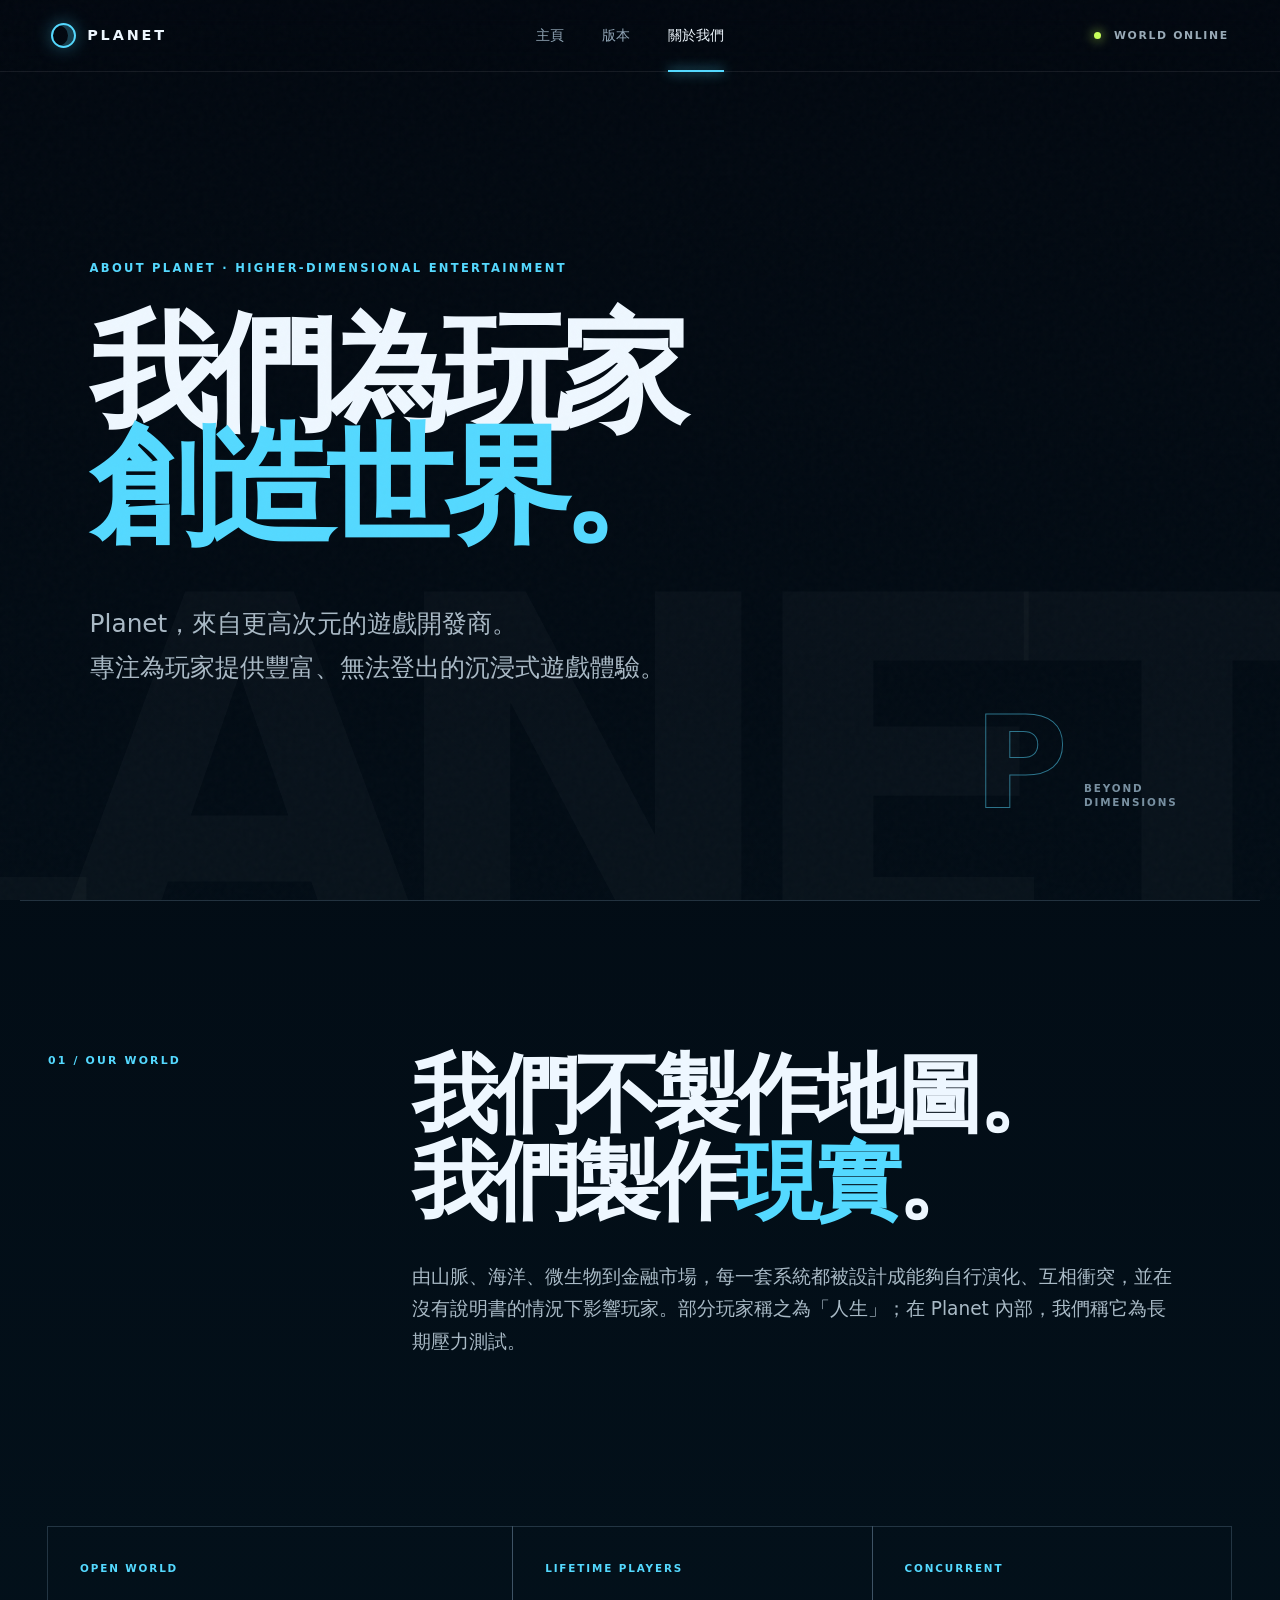
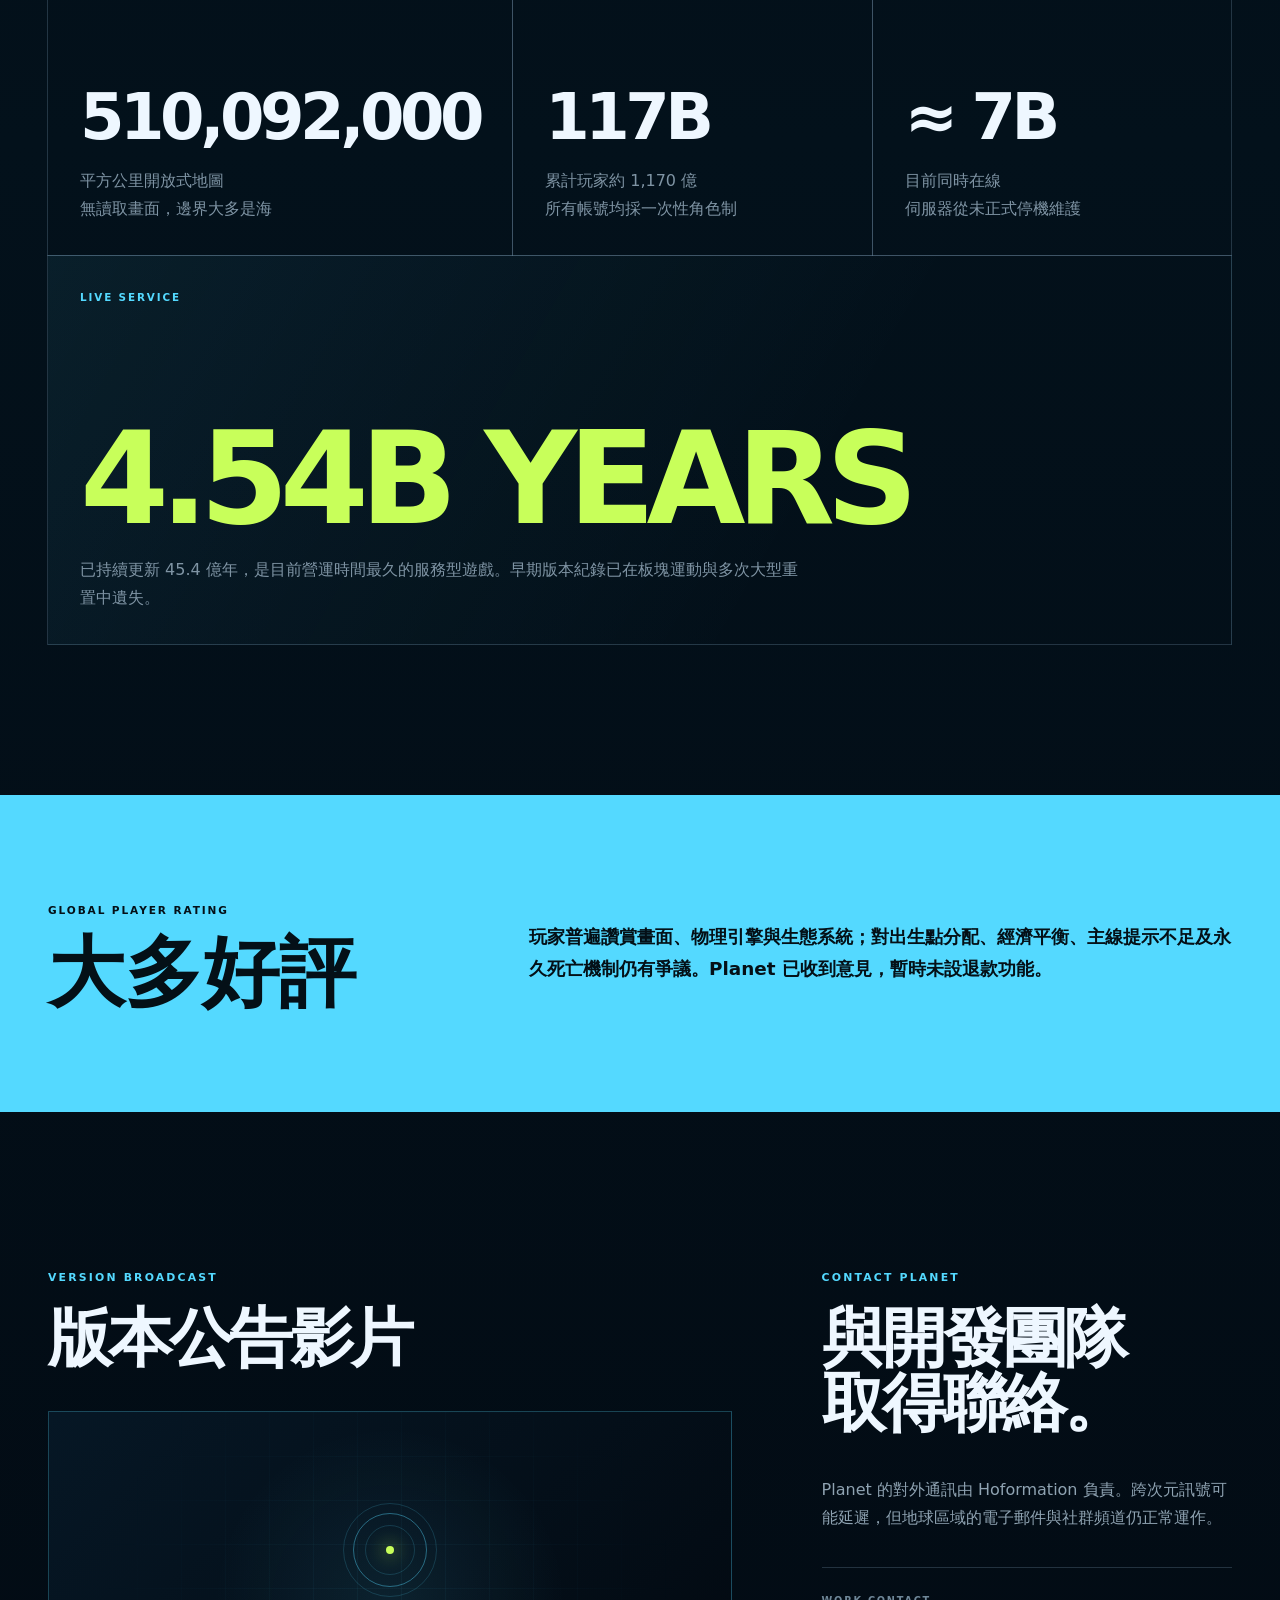
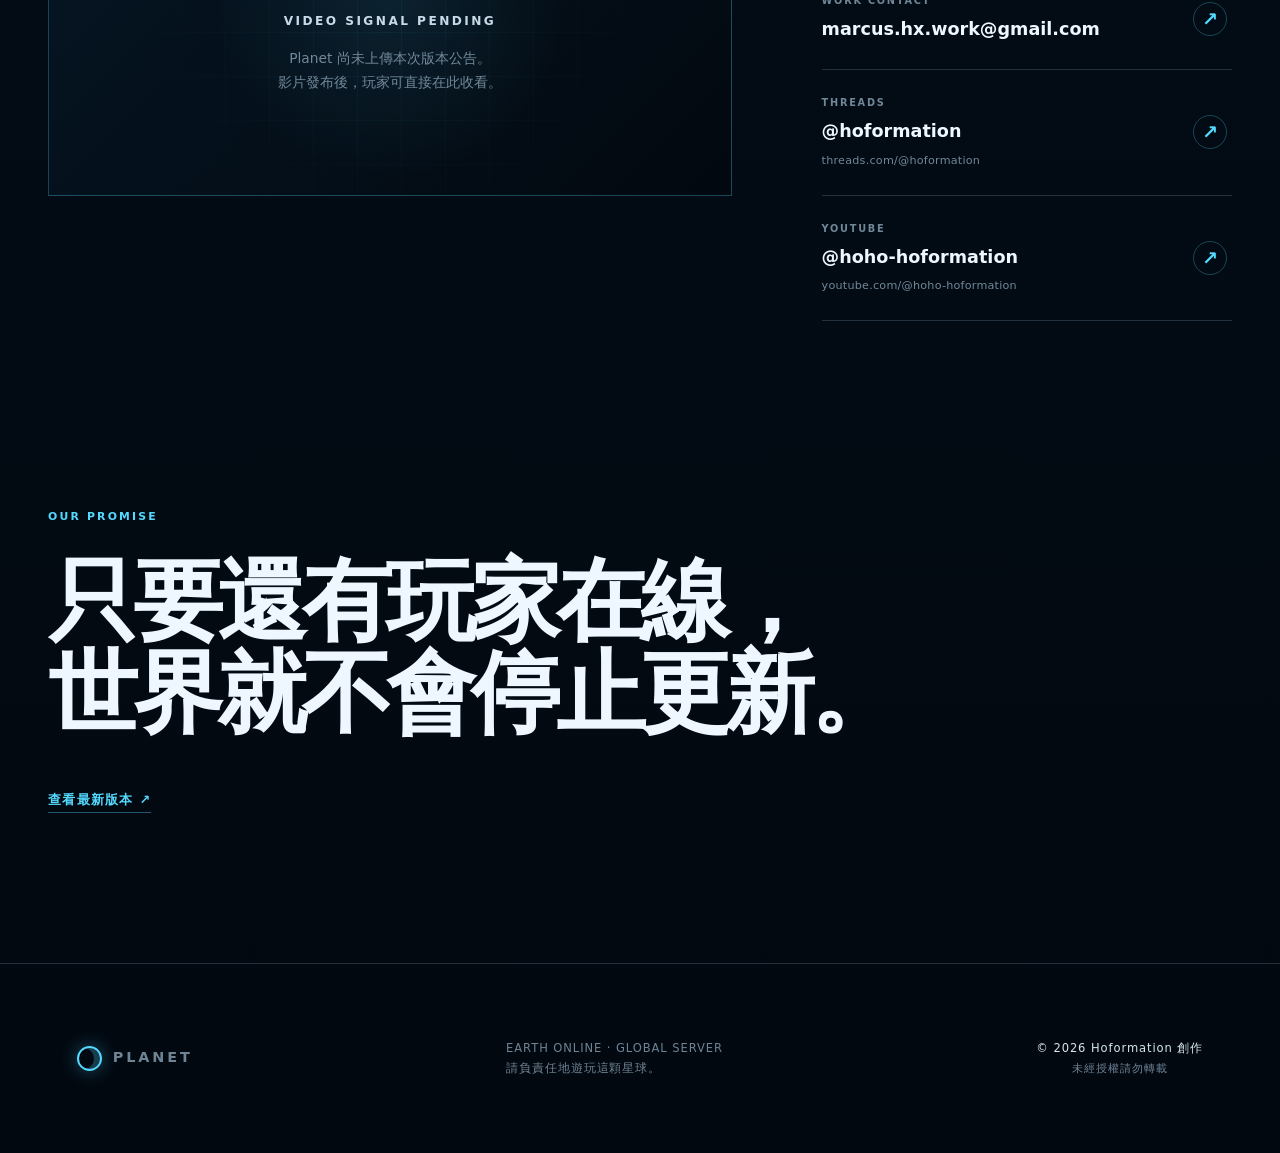
==== about/index.html @ 6f7b52c9 "Add files via upload" ====
<!doctype html>
<html lang="zh-Hant">
<head>
  <meta charset="utf-8">
  <meta name="viewport" content="width=device-width, initial-scale=1">
  <meta name="theme-color" content="#020810">
  <meta name="description" content="認識來自更高次元的遊戲開發商 Planet，以及營運 45.4 億年的地球 Online。">
  <meta name="author" content="Hoformation">
  <link rel="icon" type="image/svg+xml" href="data:image/svg+xml,%3Csvg xmlns='http://www.w3.org/2000/svg' viewBox='0 0 64 64'%3E%3Crect width='64' height='64' rx='14' fill='%23020810'/%3E%3Ccircle cx='32' cy='32' r='21' fill='none' stroke='%2354d9ff' stroke-width='5'/%3E%3Cpath d='M13 32h38M32 11c8 8 8 34 0 42M32 11c-8 8-8 34 0 42' fill='none' stroke='%23c8ff5a' stroke-width='3'/%3E%3C/svg%3E">
  <title>關於 Planet｜地球 Online</title>
  <link rel="stylesheet" href="../site.css">
</head>
<body class="about-page">
  <div class="noise" aria-hidden="true"></div>
  <header class="portal-header"><a class="portal-brand" href="../"><span class="planet-dot" aria-hidden="true"></span><span>PLANET</span></a><nav aria-label="主要導覽"><a href="../">主頁</a><a href="../versions/26.9/">版本</a><a class="active" href="./">關於我們</a></nav><span class="server-state"><i></i> WORLD ONLINE</span></header>
  <main>
    <section class="about-hero">
      <p class="portal-eyebrow enter">ABOUT PLANET · HIGHER-DIMENSIONAL ENTERTAINMENT</p>
      <h1 class="enter">我們為玩家<br><span>創造世界。</span></h1>
      <p class="about-intro enter">Planet，來自更高次元的遊戲開發商。<br>專注為玩家提供豐富、無法登出的沉浸式遊戲體驗。</p>
      <div class="dimension-mark enter"><b>P</b><span>BEYOND<br>DIMENSIONS</span></div>
    </section>

    <section class="manifesto">
      <div class="manifesto-index">01 / OUR WORLD</div>
      <div><h2>我們不製作地圖。<br>我們製作<em>現實</em>。</h2><p>由山脈、海洋、微生物到金融市場，每一套系統都被設計成能夠自行演化、互相衝突，並在沒有說明書的情況下影響玩家。部分玩家稱之為「人生」；在 Planet 內部，我們稱它為長期壓力測試。</p></div>
    </section>

    <section class="scale-grid" aria-label="Planet 營運數據">
      <article><span>OPEN WORLD</span><strong>510,092,000</strong><p>平方公里開放式地圖<br>無讀取畫面，邊界大多是海</p></article>
      <article><span>LIFETIME PLAYERS</span><strong>117B</strong><p>累計玩家約 1,170 億<br>所有帳號均採一次性角色制</p></article>
      <article><span>CONCURRENT</span><strong>≈ 7B</strong><p>目前同時在線<br>伺服器從未正式停機維護</p></article>
      <article class="wide"><span>LIVE SERVICE</span><strong>4.54B YEARS</strong><p>已持續更新 45.4 億年，是目前營運時間最久的服務型遊戲。早期版本紀錄已在板塊運動與多次大型重置中遺失。</p></article>
    </section>

    <section class="review-band"><div><span>GLOBAL PLAYER RATING</span><strong>大多好評</strong></div><p>玩家普遍讚賞畫面、物理引擎與生態系統；對出生點分配、經濟平衡、主線提示不足及永久死亡機制仍有爭議。Planet 已收到意見，暫時未設退款功能。</p></section>

    <section class="broadcast-contact" aria-label="版本公告與聯絡方式">
      <div class="broadcast-block">
        <span class="contact-kicker">VERSION BROADCAST</span>
        <h2>版本公告影片</h2>
        <div class="video-frame video-placeholder" aria-label="版本公告影片尚未發布">
          <div class="signal-icon" aria-hidden="true"><i></i></div>
          <strong>VIDEO SIGNAL PENDING</strong>
          <p>Planet 尚未上傳本次版本公告。<br>影片發布後，玩家可直接在此收看。</p>
        </div>
      </div>
      <div class="contact-block">
        <span class="contact-kicker">CONTACT PLANET</span>
        <h2>與開發團隊<br>取得聯絡。</h2>
        <p>Planet 的對外通訊由 Hoformation 負責。跨次元訊號可能延遲，但地球區域的電子郵件與社群頻道仍正常運作。</p>
        <div class="contact-links">
          <a href="mailto:marcus.hx.work@gmail.com" aria-label="寄電郵至 marcus.hx.work@gmail.com"><span>WORK CONTACT</span><strong>marcus.hx.work@gmail.com</strong><b class="contact-arrow" aria-hidden="true">↗</b></a>
          <a href="https://www.threads.com/@hoformation?igshid=NTc4MTIwNjQ2YQ==" target="_blank" rel="noopener" aria-label="前往 Hoformation 的 Threads 專頁"><span>THREADS</span><strong>@hoformation</strong><small class="contact-url">threads.com/@hoformation</small><b class="contact-arrow" aria-hidden="true">↗</b></a>
          <a href="https://youtube.com/@hoho-hoformation?si=upLdxHMcv1qEfTXS" target="_blank" rel="noopener" aria-label="前往 Hoformation 的 YouTube 頻道"><span>YOUTUBE</span><strong>@hoho-hoformation</strong><small class="contact-url">youtube.com/@hoho-hoformation</small><b class="contact-arrow" aria-hidden="true">↗</b></a>
        </div>
      </div>
    </section>
    <section class="promise"><span>OUR PROMISE</span><h2>只要還有玩家在線，<br>世界就不會停止更新。</h2><a href="../versions/26.9/">查看最新版本 ↗</a></section>
  </main>
  <footer class="portal-footer"><div class="portal-brand"><span class="planet-dot" aria-hidden="true"></span><span>PLANET</span></div><p>EARTH ONLINE · GLOBAL SERVER<br>請負責任地遊玩這顆星球。</p><p class="portal-credit">© 2026 Hoformation 創作<br><span>未經授權請勿轉載</span></p></footer>
  <script src="../site.js"></script>
</body>
</html>
---- site.css ----
:root{--bg:#020810;--deep:#06121d;--text:#eef7ff;--muted:#91a6b7;--line:rgba(180,222,255,.18);--cyan:#54d9ff;--lime:#c8ff5a;--amber:#ffc866;--max:1240px}*{box-sizing:border-box}html{scroll-behavior:smooth;background:var(--bg)}body{margin:0;background:var(--bg);color:var(--text);font-family:Inter,"Noto Sans TC",system-ui,sans-serif;font-size:16px;line-height:1.75;overflow-x:hidden}body.drawer-active{overflow:hidden}a{color:inherit}.noise{position:fixed;inset:0;z-index:30;pointer-events:none;opacity:.17;background-image:url("data:image/svg+xml,%3Csvg viewBox='0 0 180 180' xmlns='http://www.w3.org/2000/svg'%3E%3Cfilter id='n'%3E%3CfeTurbulence type='fractalNoise' baseFrequency='.9' numOctaves='3' stitchTiles='stitch'/%3E%3C/filter%3E%3Crect width='100%25' height='100%25' filter='url(%23n)' opacity='.12'/%3E%3C/svg%3E")}.portal-header{position:fixed;z-index:25;inset:0 0 auto;height:72px;display:flex;align-items:center;justify-content:space-between;padding:0 clamp(20px,4vw,64px);background:linear-gradient(180deg,rgba(2,8,16,.96),rgba(2,8,16,.68));border-bottom:1px solid rgba(255,255,255,.08);backdrop-filter:blur(18px)}.portal-brand{display:inline-flex;align-items:center;gap:11px;font-weight:800;font-size:.9rem;letter-spacing:.2em;text-decoration:none}.planet-dot{width:25px;height:25px;border:2px solid var(--cyan);border-radius:50%;box-shadow:inset -6px 0 0 rgba(84,217,255,.25),0 0 18px rgba(84,217,255,.35)}.portal-header nav{display:flex;gap:38px}.portal-header nav a{position:relative;color:var(--muted);font-size:.85rem;text-decoration:none}.portal-header nav a:hover,.portal-header nav a.active{color:var(--text)}.portal-header nav a.active:after{content:"";position:absolute;left:0;right:0;bottom:-25px;height:2px;background:var(--cyan);box-shadow:0 0 12px var(--cyan)}.server-state{font-size:.68rem;font-weight:700;letter-spacing:.15em;color:#99aab7}.server-state i{display:inline-block;width:7px;height:7px;margin-right:8px;border-radius:50%;background:var(--lime);box-shadow:0 0 12px var(--lime)}
.portal-hero{position:relative;min-height:100svh;padding:140px clamp(22px,6vw,96px) 80px;display:grid;align-content:center;overflow:hidden;background:radial-gradient(circle at 77% 47%,rgba(28,137,178,.17),transparent 26rem),linear-gradient(180deg,#020810,#03111b)}.portal-hero:before{content:"";position:absolute;inset:0;background:linear-gradient(rgba(255,255,255,.025) 1px,transparent 1px),linear-gradient(90deg,rgba(255,255,255,.02) 1px,transparent 1px);background-size:100% 12.5vh,12.5vw 100%;mask-image:linear-gradient(to bottom,transparent,#000 24%,#000 84%,transparent)}.orbit-field{position:absolute;width:min(72vw,900px);aspect-ratio:1;right:-23vw;top:4vh;border:1px solid rgba(84,217,255,.13);border-radius:50%}.orbit-field:before,.orbit-field:after,.orbit-field i{content:"";position:absolute;inset:12%;border:1px solid rgba(84,217,255,.09);border-radius:50%;transform:rotate(22deg)}.orbit-field:after{inset:27%;transform:rotate(-31deg)}.orbit-field i:nth-child(1){inset:44%;background:radial-gradient(circle at 35% 35%,rgba(84,217,255,.4),rgba(3,25,40,.8) 47%,#020810 75%);box-shadow:0 0 90px rgba(84,217,255,.18)}.orbit-field i:nth-child(2){inset:4% 46%;border:0;border-left:1px solid rgba(200,255,90,.22);transform:rotate(56deg)}.orbit-field i:nth-child(3){inset:46% 3%;border:0;border-top:1px solid rgba(84,217,255,.18);transform:rotate(-17deg)}.portal-eyebrow{position:relative;z-index:2;color:var(--cyan);font-size:.72rem;font-weight:700;letter-spacing:.2em}.portal-hero h1,.about-hero h1{position:relative;z-index:2;margin:28px 0 35px;font-size:clamp(5rem,14vw,13rem);line-height:.72;letter-spacing:-.08em;text-transform:uppercase}.portal-hero h1 span{color:transparent;-webkit-text-stroke:1px rgba(238,247,255,.5)}.hero-meta{position:relative;z-index:2;display:flex;align-items:end;justify-content:space-between;max-width:790px}.hero-meta p{margin:0;color:#acbdc9;font-size:clamp(1rem,1.5vw,1.25rem)}.hero-meta a,.promise a{padding-bottom:5px;color:var(--cyan);font-size:.8rem;font-weight:700;letter-spacing:.1em;text-decoration:none;border-bottom:1px solid rgba(84,217,255,.38)}.world-telemetry{position:absolute;z-index:2;right:clamp(22px,6vw,96px);bottom:70px;display:flex;flex-direction:column;align-items:flex-end;border-right:1px solid var(--cyan);padding-right:18px}.world-telemetry span,.world-telemetry small{font-size:.62rem;font-weight:700;letter-spacing:.18em;color:#718899}.world-telemetry strong{font-size:clamp(1.25rem,2.6vw,2.4rem);letter-spacing:-.04em;color:var(--lime)}
.release-feed{max-width:var(--max);margin:0 auto;padding:130px 28px 160px}.section-heading{display:flex;align-items:end;justify-content:space-between;margin-bottom:52px}.section-heading span,.planet-note>span,.manifesto-index,.promise>span{color:var(--cyan);font-size:.68rem;font-weight:700;letter-spacing:.2em}.section-heading h2{margin:10px 0 0;font-size:clamp(2.8rem,6vw,5.6rem);line-height:1;letter-spacing:-.06em}.more-button{display:flex;align-items:center;gap:20px;padding:15px 0;color:var(--text);background:none;border:0;border-bottom:1px solid var(--line);font:700 .82rem/1 inherit;letter-spacing:.08em;cursor:pointer}.more-button b{color:var(--cyan);font-size:1.25rem}.release-list{border-top:1px solid var(--line)}.release-card{position:relative;display:grid;grid-template-columns:.65fr 1.35fr auto;gap:clamp(30px,7vw,100px);align-items:center;padding:45px 8px;text-decoration:none;border-bottom:1px solid var(--line);transition:background .25s,padding .25s}.release-card:hover{padding-left:22px;padding-right:22px;background:rgba(84,217,255,.035)}.release-card>div:first-child{display:flex;flex-direction:column}.release-date,.release-type{font-size:.65rem;font-weight:700;letter-spacing:.18em;color:#728797}.release-card>div:first-child strong{font-size:clamp(3.8rem,8vw,7.5rem);line-height:.9;letter-spacing:-.08em;color:var(--cyan)}.release-card h3{margin:8px 0;font-size:clamp(1.5rem,3vw,2.45rem);line-height:1.15}.release-card p{margin:0;max-width:650px;color:var(--muted)}.card-arrow{color:var(--cyan);font-size:1.8rem}.planet-note{padding:90px max(28px,calc((100vw - var(--max))/2 + 28px));display:grid;grid-template-columns:.4fr 1fr;gap:8vw;background:var(--lime);color:#0b1609}.planet-note>span{color:#395019}.planet-note p{margin:0;max-width:850px;font-size:clamp(1.3rem,2.4vw,2rem);font-weight:650;line-height:1.55;letter-spacing:-.02em}
.release-drawer{position:fixed;z-index:50;top:0;right:0;width:min(560px,92vw);height:100svh;padding:38px clamp(24px,4vw,50px);background:#07131f;border-left:1px solid var(--line);box-shadow:-30px 0 80px rgba(0,0,0,.5);transform:translateX(102%);transition:transform .45s cubic-bezier(.2,.7,.2,1);overflow:auto}.release-drawer.open{transform:none}.drawer-backdrop{position:fixed;z-index:45;inset:0;background:rgba(0,5,10,.68);backdrop-filter:blur(5px);opacity:0;visibility:hidden;transition:.3s}.drawer-backdrop.open{opacity:1;visibility:visible}.drawer-head{display:flex;align-items:start;justify-content:space-between;padding-bottom:28px;border-bottom:1px solid var(--line)}.drawer-head span{color:var(--cyan);font-size:.65rem;font-weight:700;letter-spacing:.18em}.drawer-head h2{margin:8px 0 0;font-size:2.5rem;letter-spacing:-.05em}.drawer-head button{width:42px;height:42px;color:var(--text);background:none;border:1px solid var(--line);font-size:1.6rem;cursor:pointer}.drawer-list a{display:grid;grid-template-columns:32px 1fr auto;gap:18px;align-items:center;padding:28px 0;text-decoration:none;border-bottom:1px solid var(--line)}.drawer-list a>span,.drawer-list small{color:#698090;font-size:.65rem;letter-spacing:.15em}.drawer-list strong{display:block;color:var(--cyan);font-size:1.45rem}.drawer-list p{margin:1px 0 0;color:#a6b6c1}.drawer-list b{color:var(--cyan)}.drawer-foot{margin-top:40px;color:#617787;font-size:.78rem}.portal-footer{min-height:190px;padding:50px clamp(22px,6vw,96px);display:flex;align-items:center;justify-content:space-between;gap:30px;border-top:1px solid var(--line);color:#6e8394;font-size:.72rem;letter-spacing:.08em}.portal-credit{color:#d6e5ef;text-align:center}.portal-credit span{color:#6e8394;font-size:.66rem}
.about-page{background:linear-gradient(180deg,#020810,#03111b 40%,#020810)}.about-hero{position:relative;min-height:100svh;padding:150px clamp(22px,7vw,110px) 90px;display:grid;align-content:center;overflow:hidden}.about-hero:before{content:"PLANET";position:absolute;right:-.05em;bottom:-.25em;color:rgba(255,255,255,.022);font-size:38vw;font-weight:900;line-height:1;letter-spacing:-.1em}.about-hero h1{font-size:clamp(4rem,10vw,9rem);line-height:.88}.about-hero h1 span{color:var(--cyan)}.about-intro{position:relative;z-index:2;max-width:760px;color:#aabac6;font-size:clamp(1.15rem,2vw,1.55rem)}.dimension-mark{position:absolute;right:8vw;bottom:90px;display:flex;align-items:end;gap:16px}.dimension-mark b{font-size:8rem;line-height:.72;color:transparent;-webkit-text-stroke:1px rgba(84,217,255,.5)}.dimension-mark span{color:#7890a1;font-size:.65rem;font-weight:700;line-height:1.4;letter-spacing:.18em}.manifesto{max-width:var(--max);margin:0 auto;padding:150px 28px;display:grid;grid-template-columns:.35fr 1fr;gap:6vw;border-top:1px solid var(--line)}.manifesto h2{margin:0 0 35px;font-size:clamp(3rem,6.7vw,6rem);line-height:1.02;letter-spacing:-.06em}.manifesto h2 em{color:var(--cyan);font-style:normal}.manifesto p{max-width:760px;color:#a9bac6;font-size:1.16rem}.scale-grid{max-width:var(--max);margin:0 auto;padding:0 28px 150px;display:grid;grid-template-columns:repeat(3,1fr)}.scale-grid article{min-height:330px;padding:32px;border:1px solid var(--line);margin:-1px 0 0 -1px;display:flex;flex-direction:column}.scale-grid article>span{color:var(--cyan);font-size:.65rem;font-weight:700;letter-spacing:.18em}.scale-grid strong{margin:auto 0 20px;font-size:clamp(2.5rem,5vw,4.6rem);line-height:.9;letter-spacing:-.07em}.scale-grid p{margin:0;color:#7f94a4}.scale-grid .wide{grid-column:1/-1;min-height:390px;background:linear-gradient(120deg,rgba(84,217,255,.07),transparent 65%)}.scale-grid .wide strong{font-size:clamp(4rem,10vw,9rem);color:var(--lime)}.scale-grid .wide p{max-width:720px}.review-band{padding:100px max(28px,calc((100vw - var(--max))/2 + 28px));display:grid;grid-template-columns:.7fr 1.3fr;gap:8vw;align-items:center;background:var(--cyan);color:#041017}.review-band span{font-size:.66rem;font-weight:800;letter-spacing:.18em}.review-band strong{display:block;font-size:clamp(3rem,6vw,5.5rem);line-height:1;margin-top:12px}.review-band p{font-size:1.15rem;font-weight:600}.promise{max-width:var(--max);margin:0 auto;padding:150px 28px}.promise h2{margin:26px 0 45px;font-size:clamp(3rem,7vw,6.5rem);line-height:1.03;letter-spacing:-.06em}
.broadcast-contact{max-width:var(--max);margin:0 auto;padding:150px 28px 30px;display:grid;grid-template-columns:minmax(0,1.25fr) minmax(340px,.75fr);gap:clamp(45px,7vw,100px)}.contact-kicker{color:var(--cyan);font-size:.68rem;font-weight:700;letter-spacing:.2em}.broadcast-contact h2{margin:16px 0 40px;font-size:clamp(2.5rem,5vw,4.8rem);line-height:1.02;letter-spacing:-.055em}.video-frame{position:relative;width:100%;aspect-ratio:16/9;border:1px solid rgba(84,217,255,.28);background:radial-gradient(circle at 50% 50%,rgba(84,217,255,.09),transparent 45%),linear-gradient(135deg,#061725,#02080f);overflow:hidden}.video-frame:before{content:"";position:absolute;inset:0;background:linear-gradient(rgba(84,217,255,.055) 1px,transparent 1px),linear-gradient(90deg,rgba(84,217,255,.055) 1px,transparent 1px);background-size:44px 44px;mask-image:radial-gradient(circle,#000,transparent 75%)}.video-frame iframe{position:absolute;inset:0;width:100%;height:100%;border:0}.video-placeholder{display:flex;flex-direction:column;align-items:center;justify-content:center;text-align:center}.video-placeholder strong{position:relative;color:#c8dae7;font-size:.76rem;letter-spacing:.2em}.video-placeholder p{position:relative;margin:14px 20px 0;color:#718899;font-size:.86rem}.signal-icon{position:relative;width:74px;height:74px;margin-bottom:24px;border:1px solid rgba(84,217,255,.42);border-radius:50%}.signal-icon:before,.signal-icon:after{content:"";position:absolute;border:1px solid rgba(84,217,255,.17);border-radius:50%}.signal-icon:before{inset:-11px}.signal-icon:after{inset:11px}.signal-icon i{position:absolute;inset:50% auto auto 50%;width:8px;height:8px;transform:translate(-50%,-50%);border-radius:50%;background:var(--lime);box-shadow:0 0 18px var(--lime)}.contact-block>p{max-width:500px;color:#8fa3b2}.contact-links{margin-top:35px;border-top:1px solid var(--line)}.contact-links a{position:relative;display:flex;flex-direction:column;padding:24px 36px 24px 0;text-decoration:none;border-bottom:1px solid var(--line);transition:padding .25s,background .25s}.contact-links a:hover{padding-left:14px;background:rgba(84,217,255,.035)}.contact-links span{color:#6f8798;font-size:.61rem;font-weight:700;letter-spacing:.18em}.contact-links strong{margin-top:5px;font-size:clamp(.9rem,1.6vw,1.1rem);overflow-wrap:anywhere}.contact-links b{position:absolute;right:5px;top:50%;transform:translateY(-50%);color:var(--cyan);font-size:1.2rem}
.site-header nav a.active{color:var(--text);border-bottom:1px solid var(--cyan);padding-bottom:5px}.chapter-nav{position:fixed;z-index:24;top:72px;left:0;right:0;min-height:48px;display:flex;align-items:center;justify-content:center;gap:clamp(24px,6vw,80px);padding:0 20px;background:rgba(3,14,24,.92);border-bottom:1px solid var(--line);backdrop-filter:blur(18px)}.chapter-nav a{display:flex;align-items:center;gap:9px;padding:12px 0;color:#a9bac6;font-size:.78rem;font-weight:650;letter-spacing:.05em;text-decoration:none;transition:color .2s}.chapter-nav a:hover,.chapter-nav a:focus-visible{color:var(--text)}.chapter-nav a span{color:var(--cyan);font-size:.61rem;letter-spacing:.14em}.version-page .chapter{scroll-margin-top:138px}.contact-links a{padding-right:52px}.contact-links a:hover,.contact-links a:focus-visible{padding-left:14px;background:rgba(84,217,255,.055);outline:none}.contact-links .contact-url{position:static;margin-top:4px;color:#718899;font-size:.7rem;font-weight:400;letter-spacing:.02em}.contact-links .contact-arrow{position:absolute;right:5px;top:50%;width:34px;height:34px;display:grid;place-items:center;transform:translateY(-50%);color:var(--cyan);font-size:1.2rem;border:1px solid rgba(84,217,255,.28);border-radius:50%;transition:background .2s,color .2s}.contact-links a:hover .contact-arrow,.contact-links a:focus-visible .contact-arrow{color:#041017;background:var(--cyan)}.enter{opacity:0;transform:translateY(24px);transition:opacity .8s ease,transform .8s cubic-bezier(.2,.7,.2,1)}.enter.visible{opacity:1;transform:none}
@media(max-width:900px){.portal-header nav{gap:22px}.server-state{display:none}.world-telemetry{position:relative;right:auto;bottom:auto;align-items:flex-start;margin-top:60px;border-right:0;border-left:1px solid var(--cyan);padding:0 0 0 18px}.planet-note,.manifesto,.review-band{grid-template-columns:1fr}.scale-grid{grid-template-columns:1fr 1fr}.scale-grid .wide{grid-column:1/-1}.dimension-mark{opacity:.25}.broadcast-contact{grid-template-columns:1fr}.portal-footer{flex-wrap:wrap}}@media(max-width:620px){.portal-header{height:64px;padding:0 17px}.portal-brand>span:last-child{display:none}.portal-header nav{gap:18px}.portal-header nav a{font-size:.78rem}.portal-header nav a.active:after{bottom:-21px}.portal-hero{padding:120px 20px 70px;align-content:start}.portal-hero h1{margin-top:16vh;font-size:clamp(4.4rem,23vw,7rem)}.hero-meta{align-items:start;flex-direction:column;gap:28px}.release-feed{padding:95px 20px 110px}.section-heading{align-items:start}.release-card{grid-template-columns:1fr;gap:22px;padding:34px 0}.release-card:hover{padding-left:10px;padding-right:10px}.card-arrow{position:absolute;right:8px;top:40px}.planet-note{padding:70px 20px}.about-hero{padding:120px 20px 80px}.about-hero h1{margin-top:18vh}.dimension-mark{display:none}.manifesto{padding:100px 20px}.scale-grid{padding:0 20px 100px;grid-template-columns:1fr}.scale-grid .wide{grid-column:auto}.scale-grid article{min-height:260px}.scale-grid .wide strong{font-size:3.2rem}.review-band{padding:75px 20px}.broadcast-contact{padding:95px 20px 0}.promise{padding:100px 20px}.portal-footer{align-items:flex-start;flex-direction:column}.portal-credit{text-align:left}}@media(prefers-reduced-motion:reduce){html{scroll-behavior:auto}.enter{opacity:1;transform:none;transition:none}.release-drawer{transition:none}}
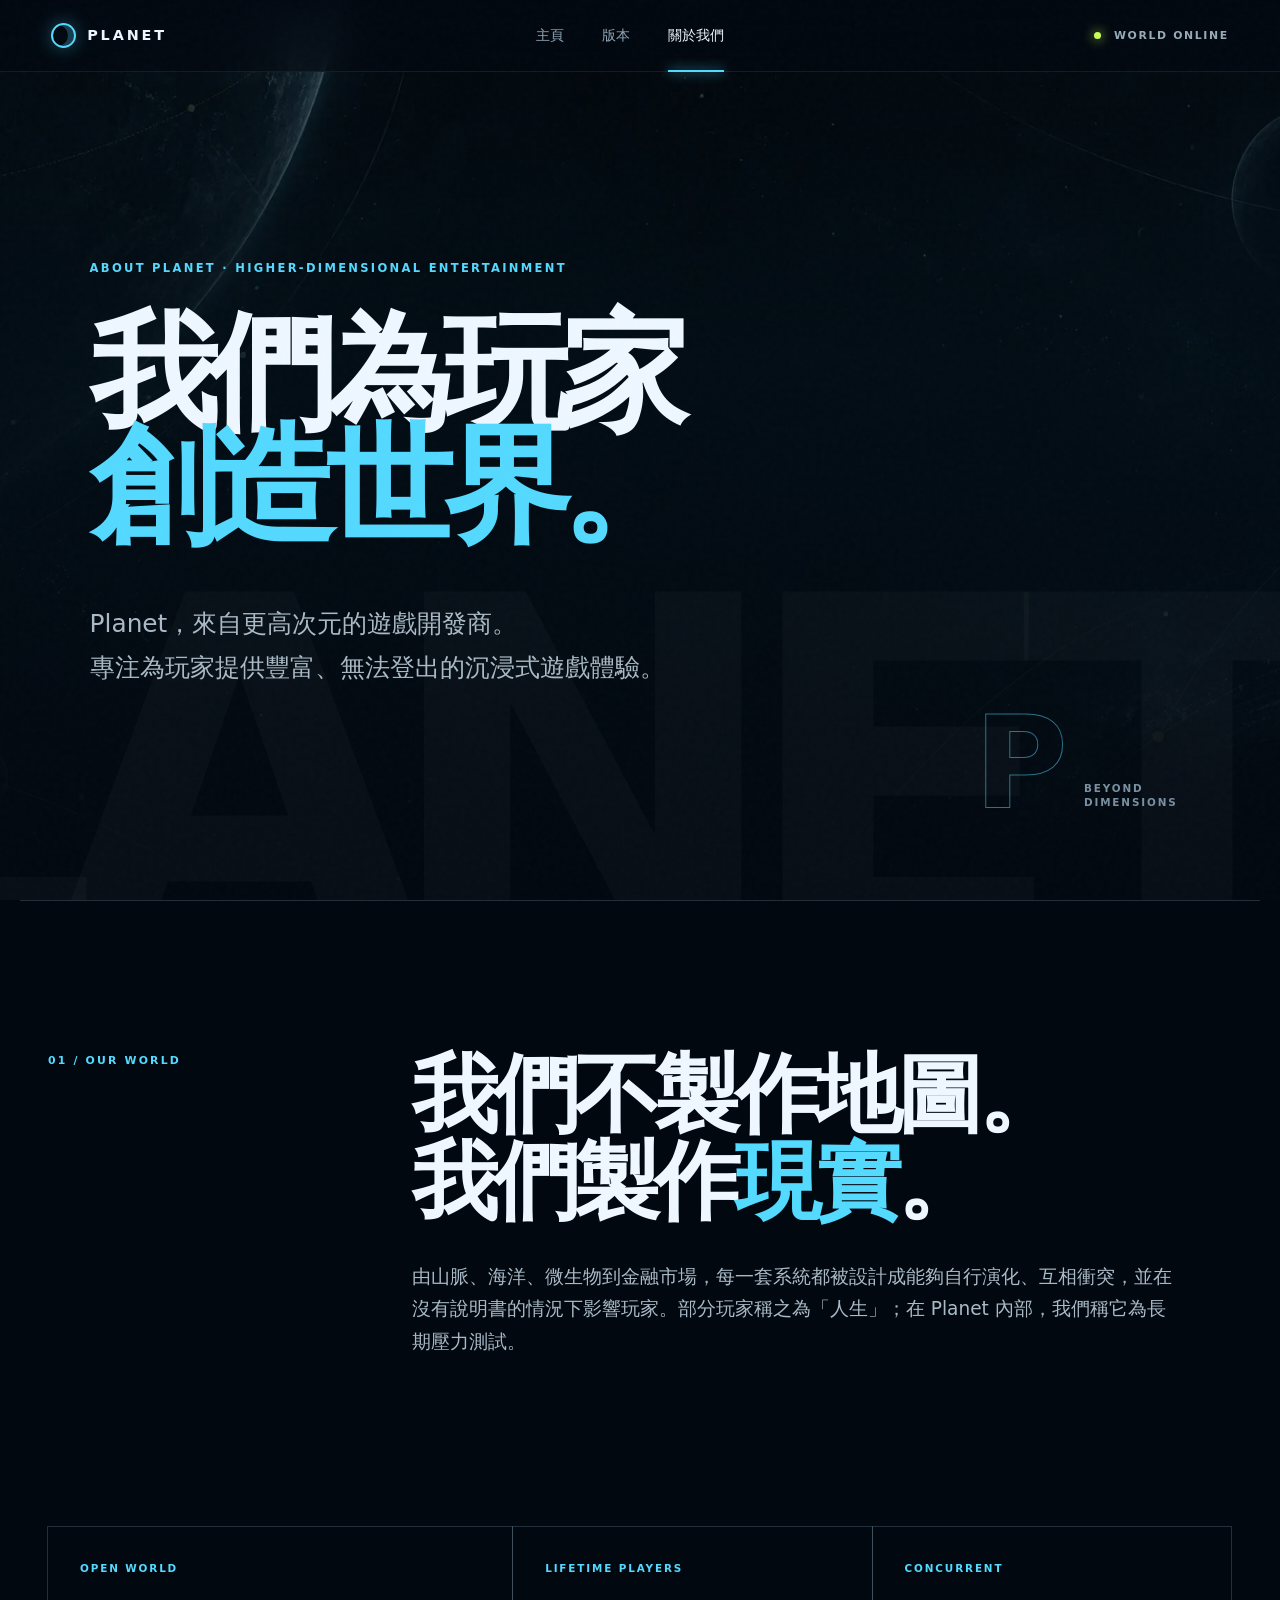
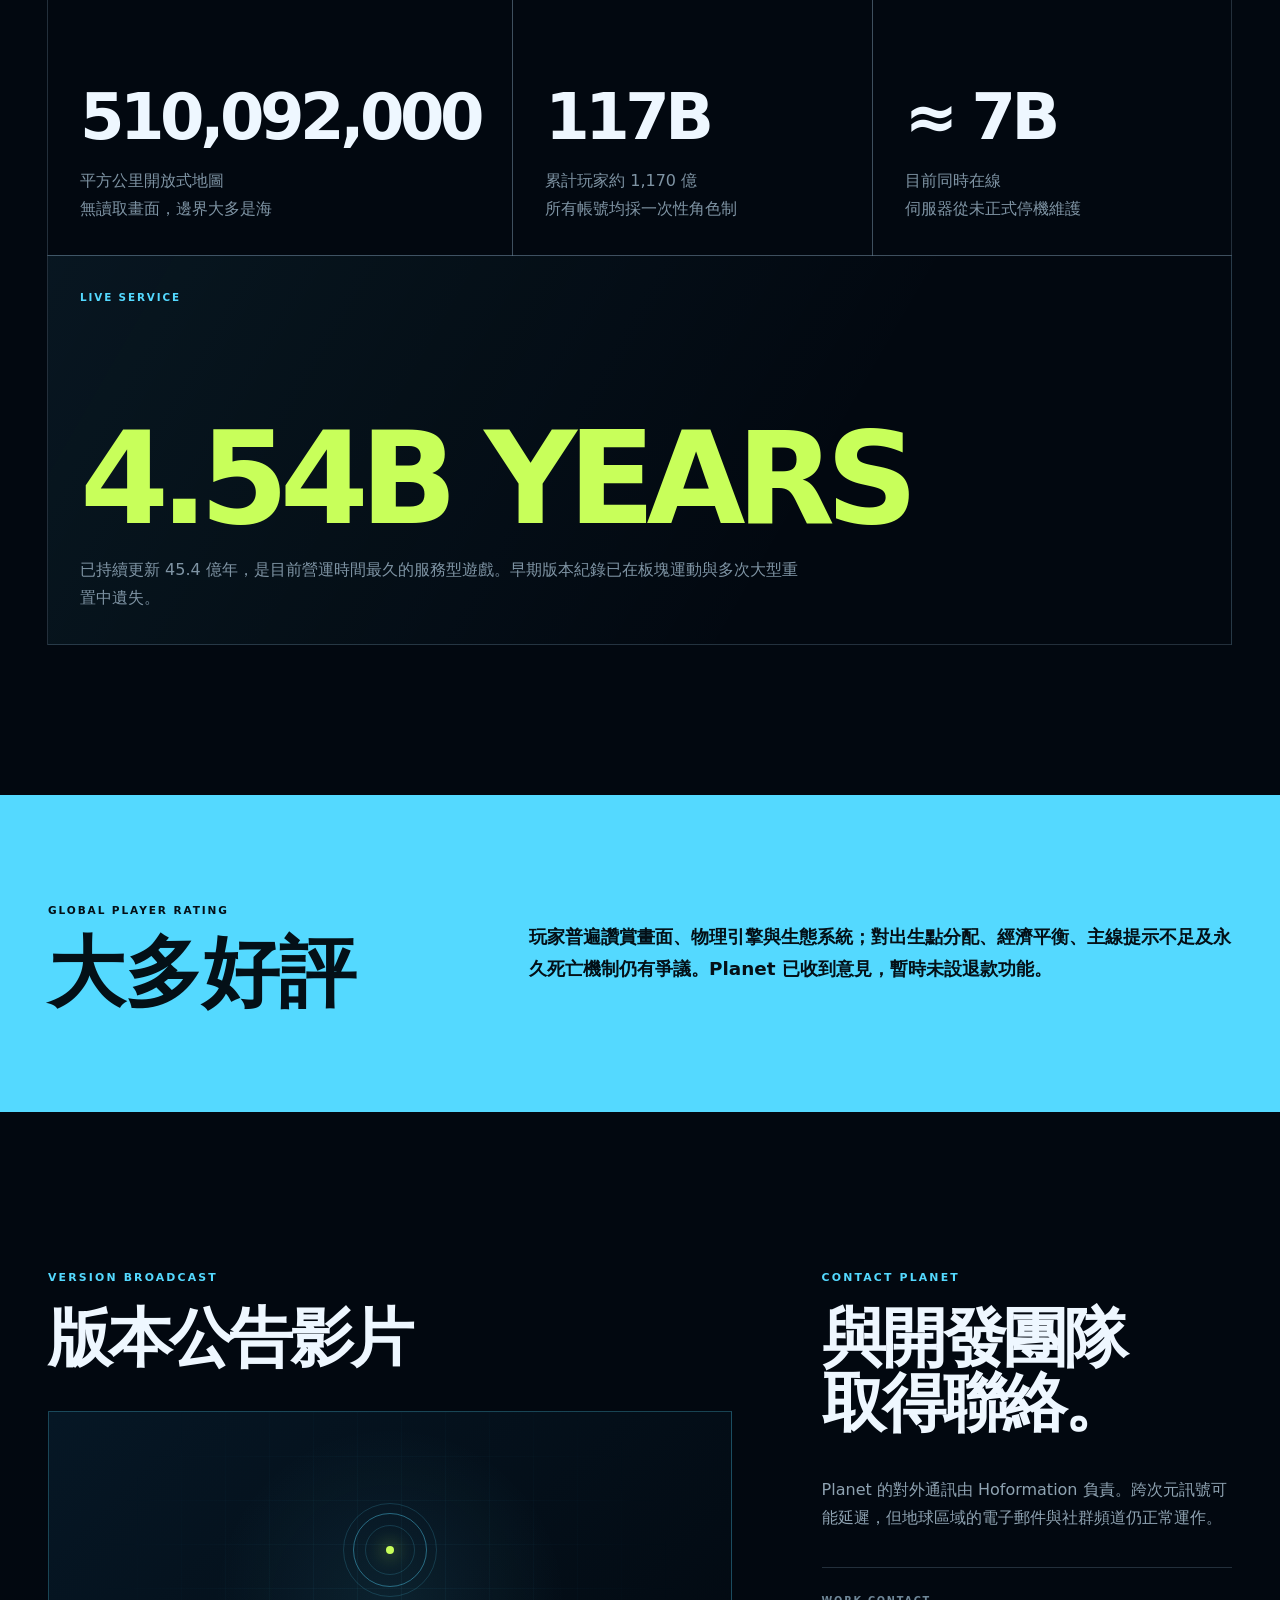
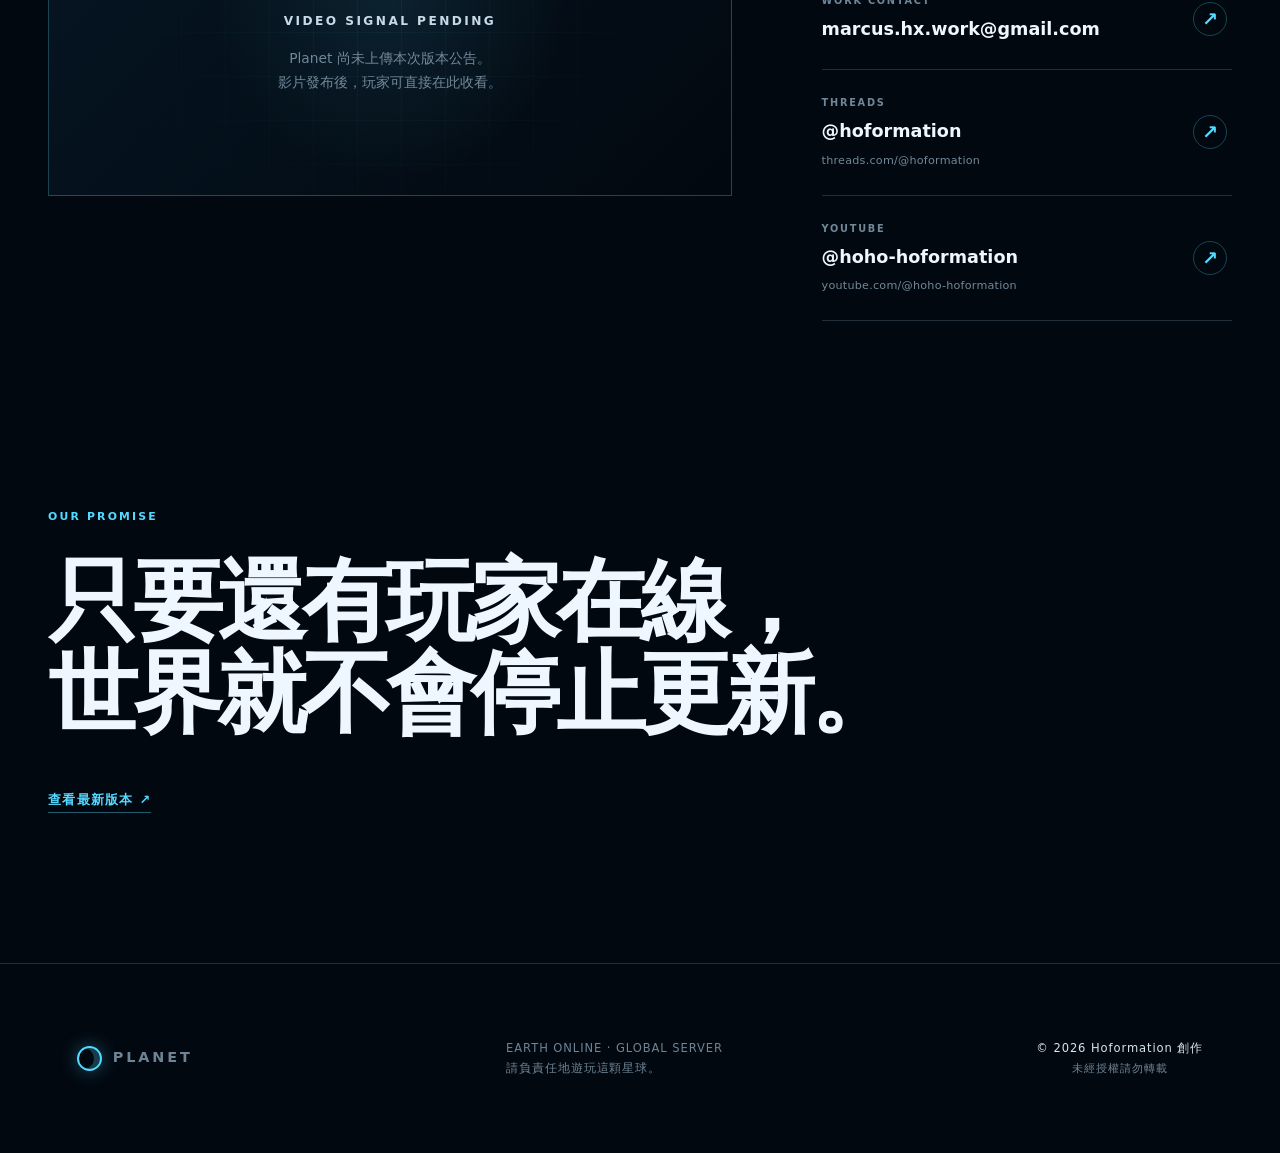
==== commit af96fdd5: "Add files via upload" ====
--- a/about/index.html
+++ b/about/index.html
@@ -9,6 +9,7 @@
   <link rel="icon" type="image/svg+xml" href="data:image/svg+xml,%3Csvg xmlns='http://www.w3.org/2000/svg' viewBox='0 0 64 64'%3E%3Crect width='64' height='64' rx='14' fill='%23020810'/%3E%3Ccircle cx='32' cy='32' r='21' fill='none' stroke='%2354d9ff' stroke-width='5'/%3E%3Cpath d='M13 32h38M32 11c8 8 8 34 0 42M32 11c-8 8-8 34 0 42' fill='none' stroke='%23c8ff5a' stroke-width='3'/%3E%3C/svg%3E">
   <title>關於 Planet｜地球 Online</title>
   <link rel="stylesheet" href="../site.css">
+  <link rel="stylesheet" href="../cosmic.css">
 </head>
 <body class="about-page">
   <div class="noise" aria-hidden="true"></div>
--- a/cosmic.css
+++ b/cosmic.css
@@ -0,0 +1,52 @@
+:root {
+  --cosmic-field: url("cosmic-grid-bg.webp");
+}
+
+body.portal-page,
+body.version-page,
+body.about-page {
+  background-color: #020810;
+  background-image:
+    linear-gradient(180deg, rgba(2, 8, 16, .38), rgba(2, 8, 16, .66) 48%, rgba(2, 8, 16, .91)),
+    radial-gradient(circle at 52% 42%, transparent 0, rgba(2, 8, 16, .14) 52%, rgba(2, 8, 16, .5) 100%),
+    var(--cosmic-field);
+  background-position: center top;
+  background-repeat: no-repeat;
+  background-size: auto, auto, cover;
+  background-attachment: fixed;
+}
+
+body.portal-page .portal-hero {
+  background:
+    radial-gradient(circle at 77% 47%, rgba(28, 137, 178, .15), transparent 26rem),
+    linear-gradient(180deg, rgba(2, 8, 16, .14), rgba(3, 17, 27, .46));
+}
+
+body.about-page {
+  background-color: #020810;
+  background-image:
+    linear-gradient(180deg, rgba(2, 8, 16, .2), rgba(3, 17, 27, .58) 40%, rgba(2, 8, 16, .9)),
+    radial-gradient(circle at 52% 42%, transparent 0, rgba(2, 8, 16, .14) 52%, rgba(2, 8, 16, .5) 100%),
+    var(--cosmic-field);
+}
+
+@media (max-width: 620px) {
+  body.portal-page,
+  body.version-page,
+  body.about-page {
+    background-image:
+      linear-gradient(180deg, rgba(2, 8, 16, .56), rgba(2, 8, 16, .78) 48%, rgba(2, 8, 16, .94)),
+      var(--cosmic-field);
+    background-position: 28% top;
+    background-size: auto, auto 100svh;
+    background-attachment: scroll;
+  }
+}
+
+@media (prefers-reduced-data: reduce) {
+  body.portal-page,
+  body.version-page,
+  body.about-page {
+    background-image: linear-gradient(180deg, #020810, #03111b 48%, #020810);
+  }
+}
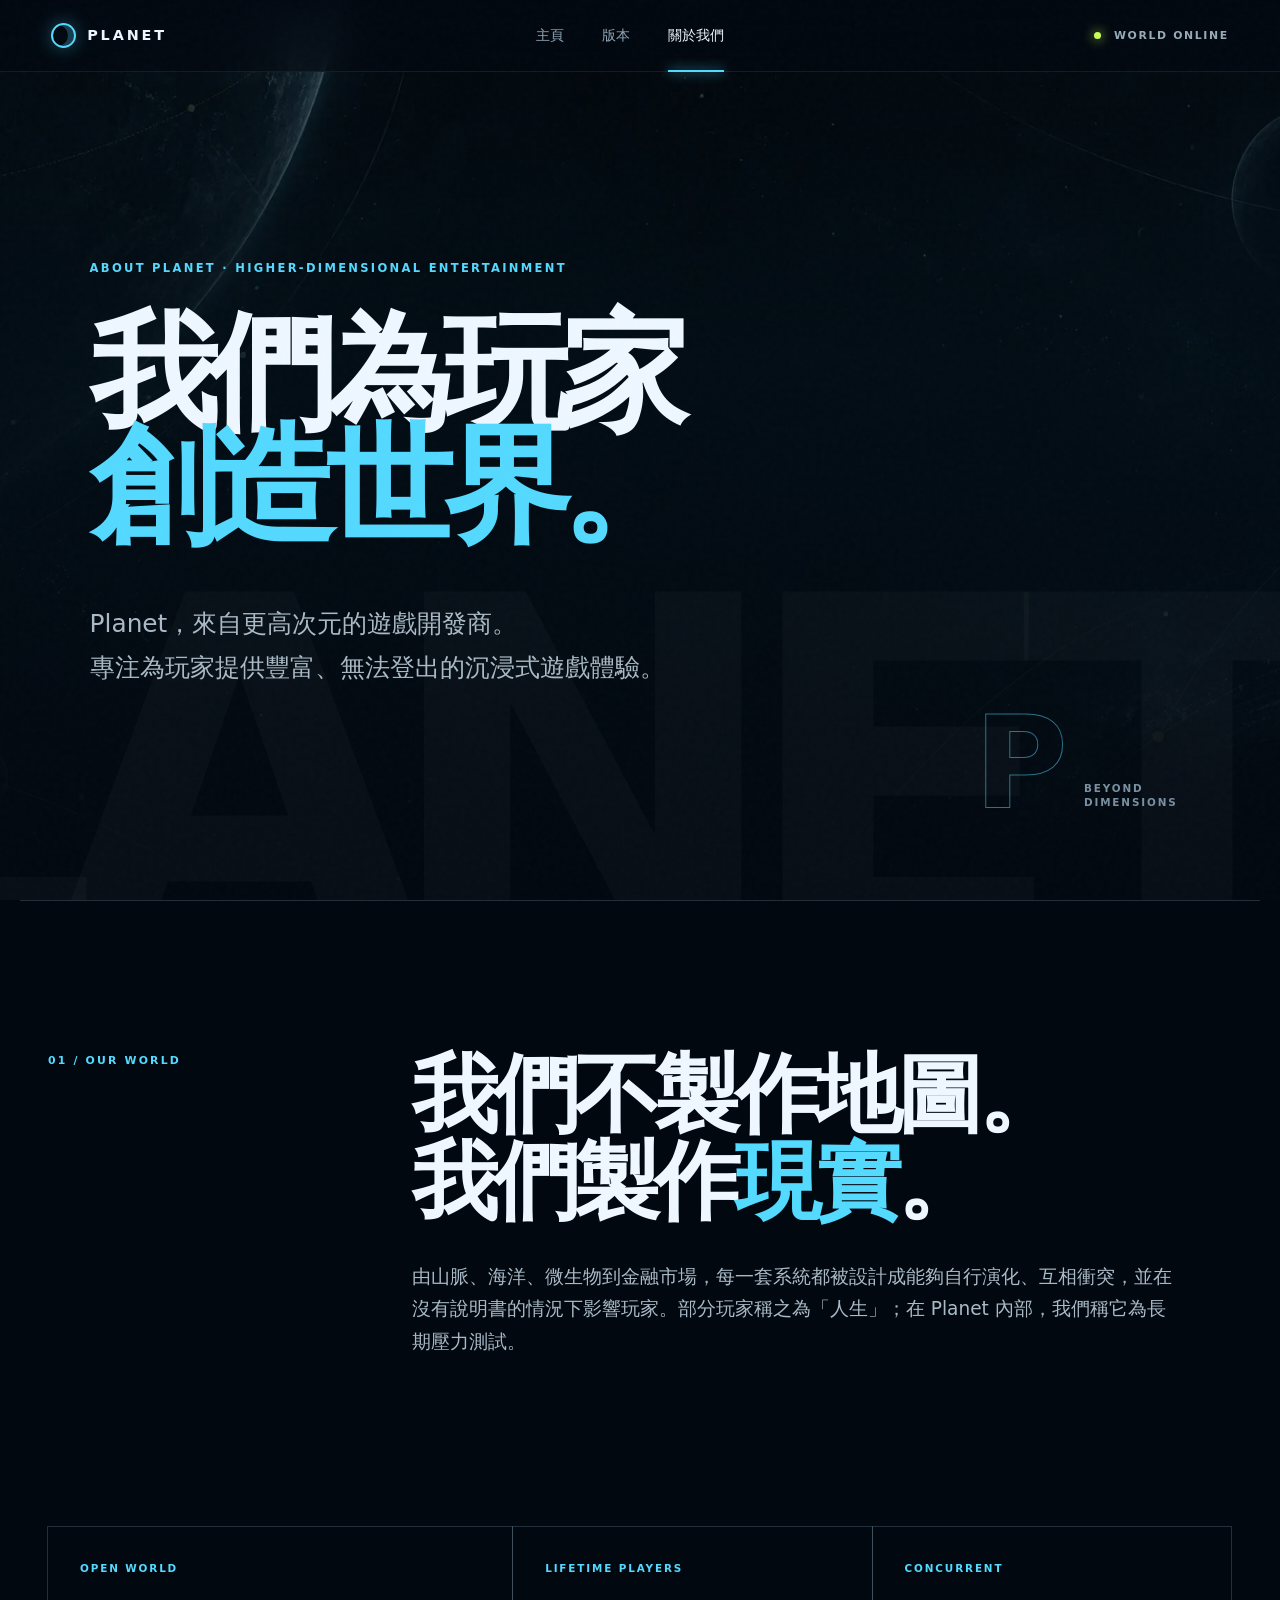
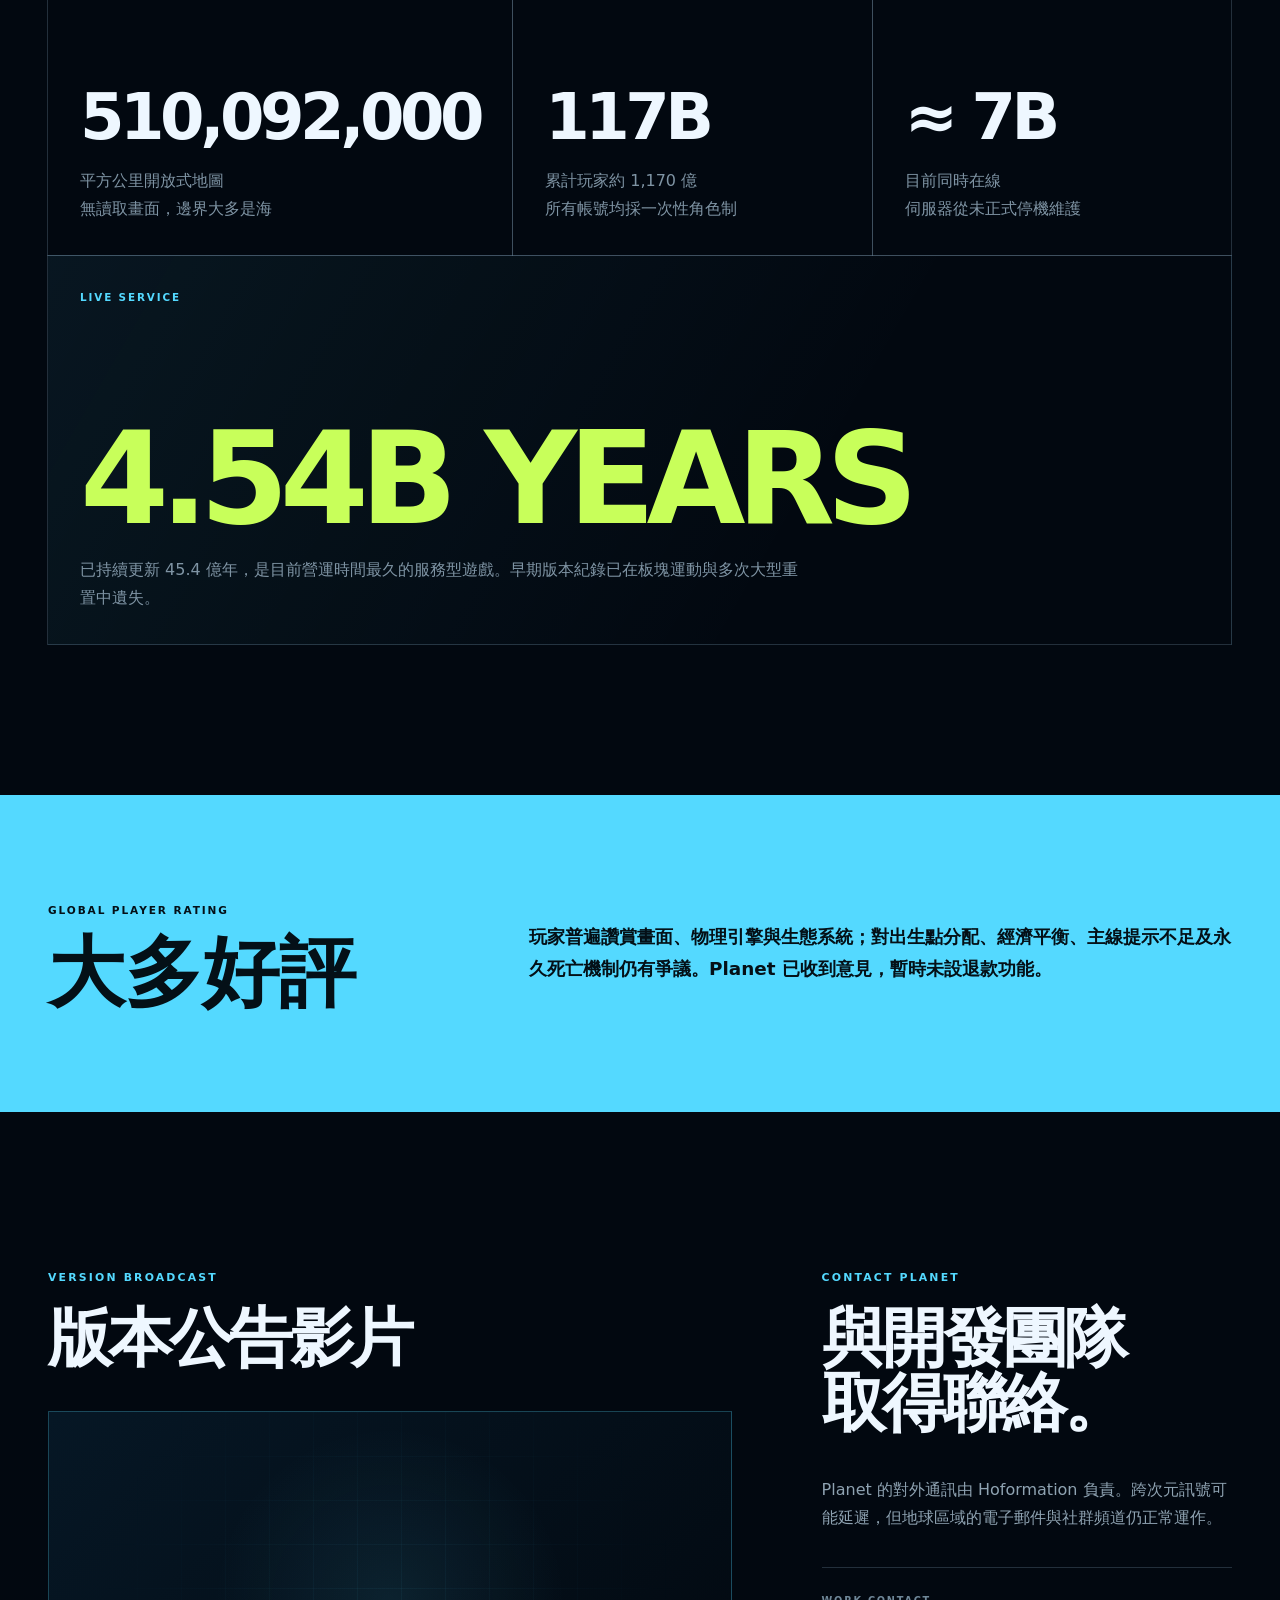
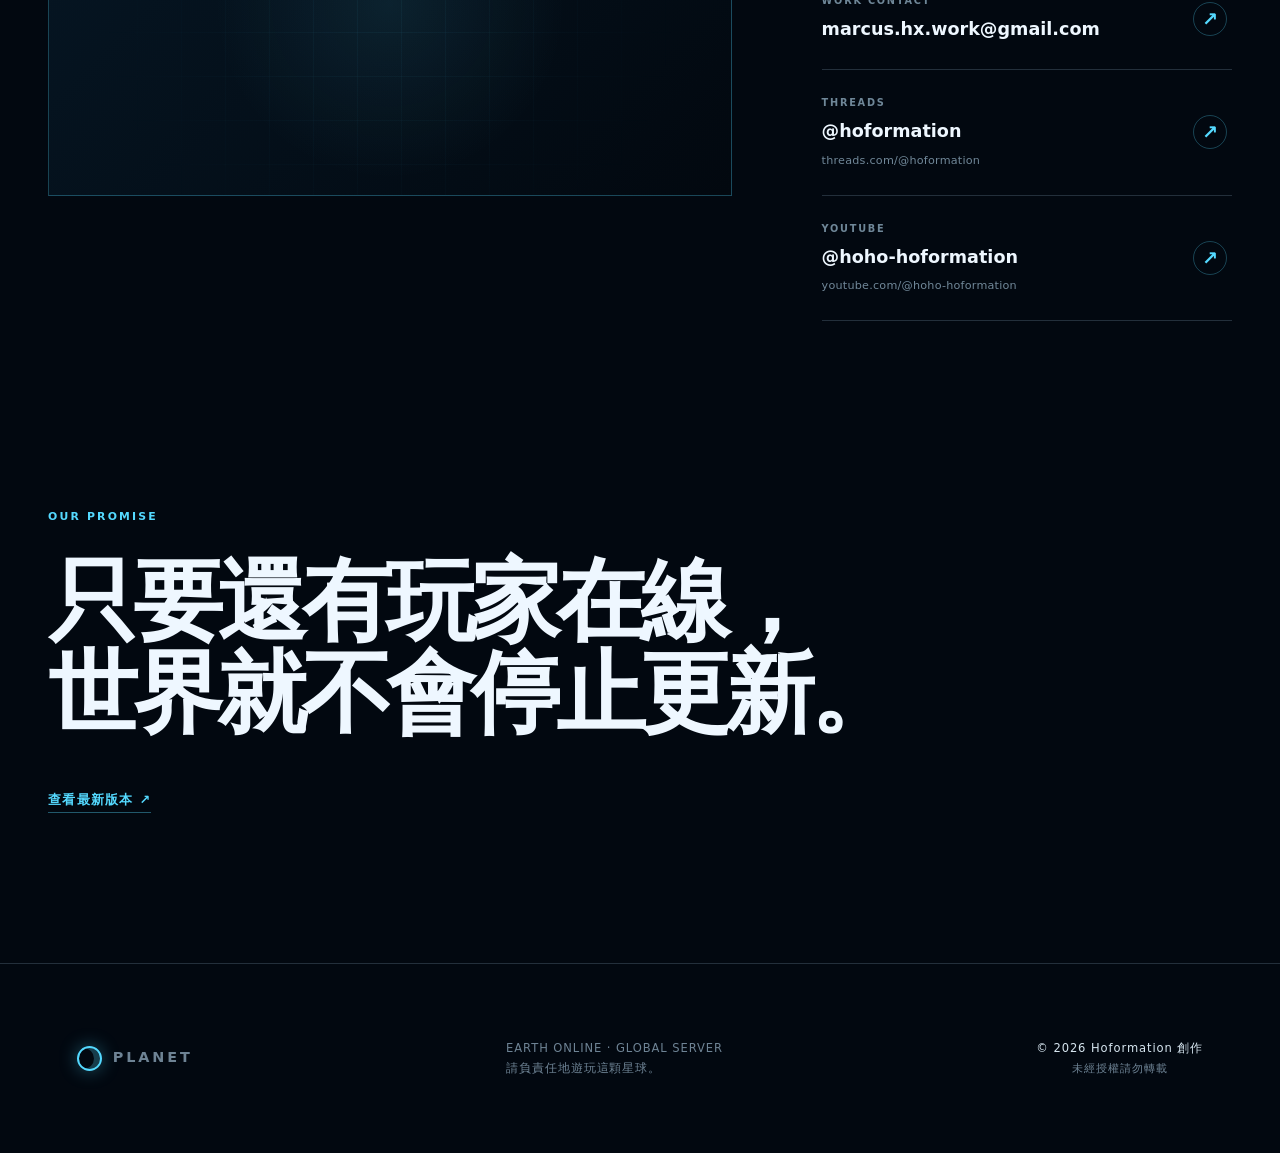
==== commit bb8e548b: "Add files via upload video" ====
--- a/about/index.html
+++ b/about/index.html
@@ -40,10 +40,8 @@
       <div class="broadcast-block">
         <span class="contact-kicker">VERSION BROADCAST</span>
         <h2>版本公告影片</h2>
-        <div class="video-frame video-placeholder" aria-label="版本公告影片尚未發布">
-          <div class="signal-icon" aria-hidden="true"><i></i></div>
-          <strong>VIDEO SIGNAL PENDING</strong>
-          <p>Planet 尚未上傳本次版本公告。<br>影片發布後，玩家可直接在此收看。</p>
+        <div class="video-frame" aria-label="地球 Online 26.9 版本公告影片">
+          <iframe src="https://www.youtube-nocookie.com/embed/nmb4vJXLXzE?rel=0" title="地球 Online 26.9 版本公告影片" loading="lazy" referrerpolicy="strict-origin-when-cross-origin" allow="accelerometer; autoplay; clipboard-write; encrypted-media; gyroscope; picture-in-picture; web-share" allowfullscreen></iframe>
         </div>
       </div>
       <div class="contact-block">
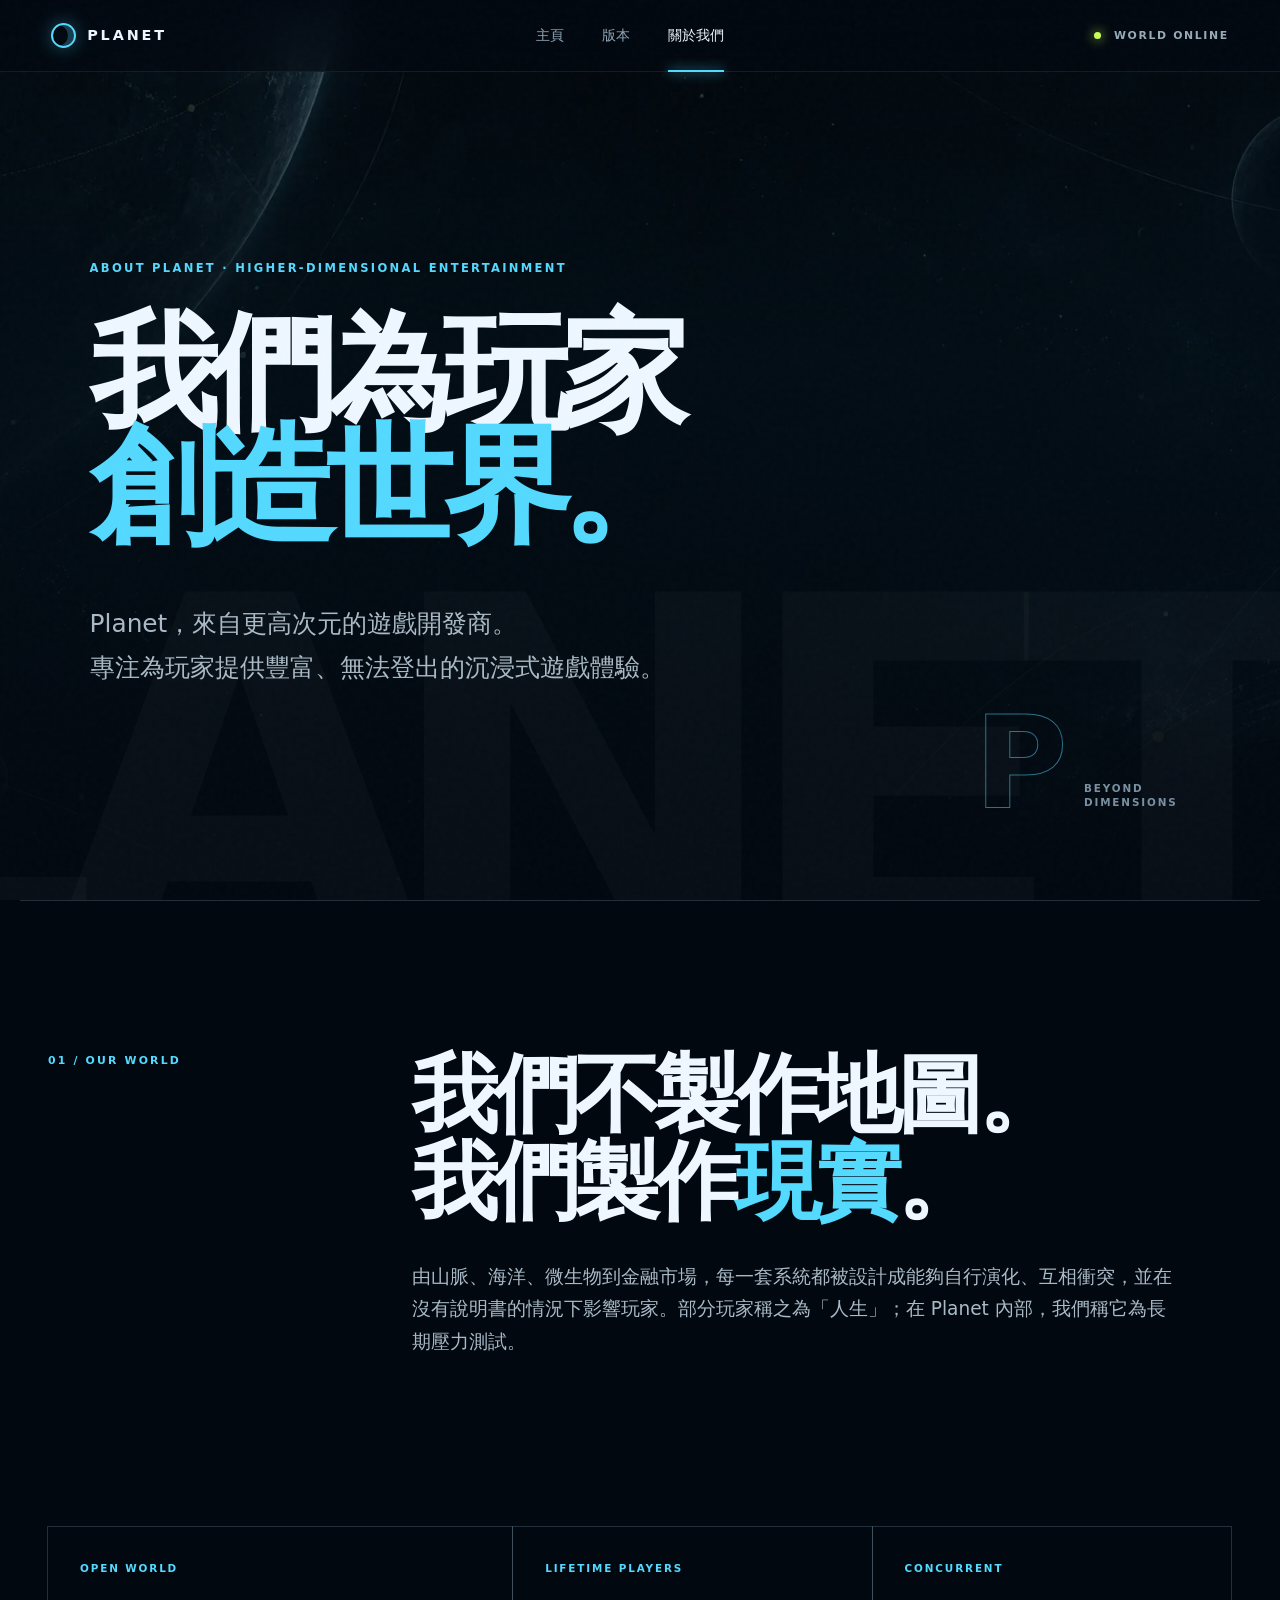
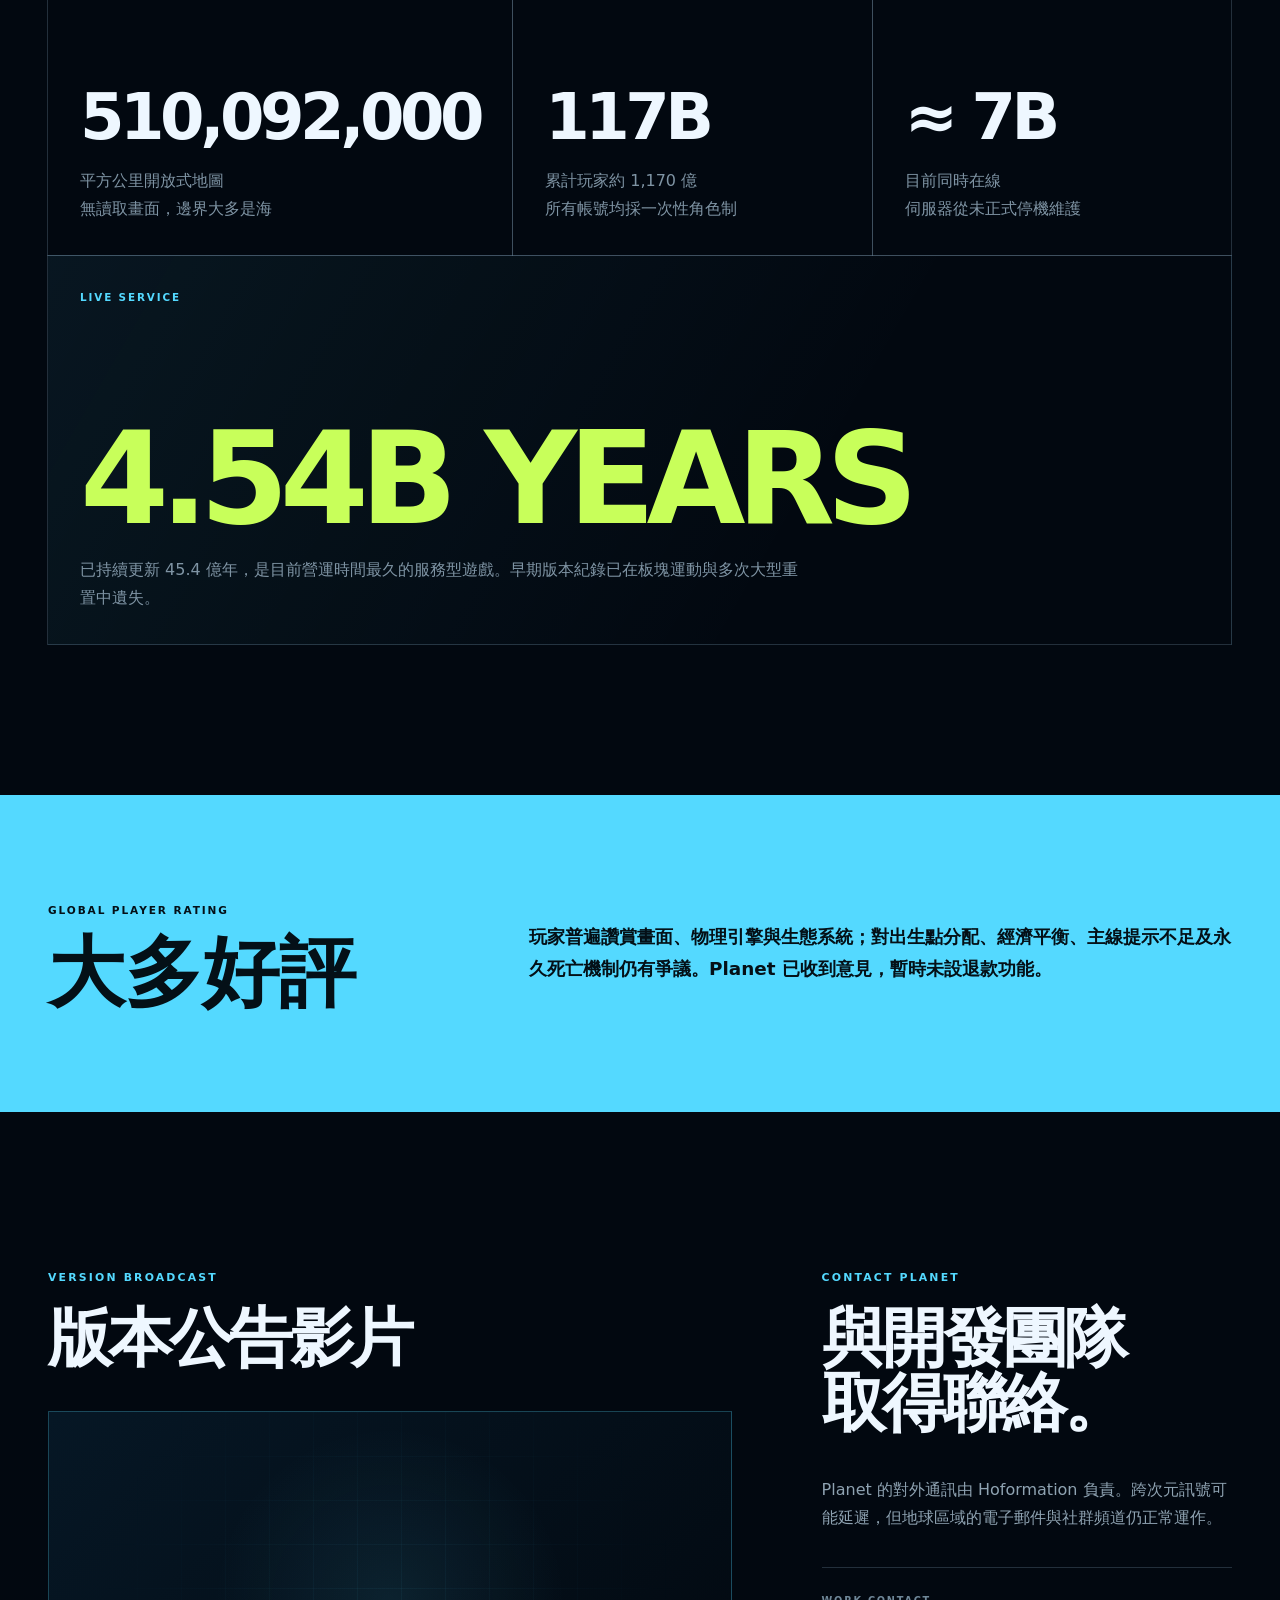
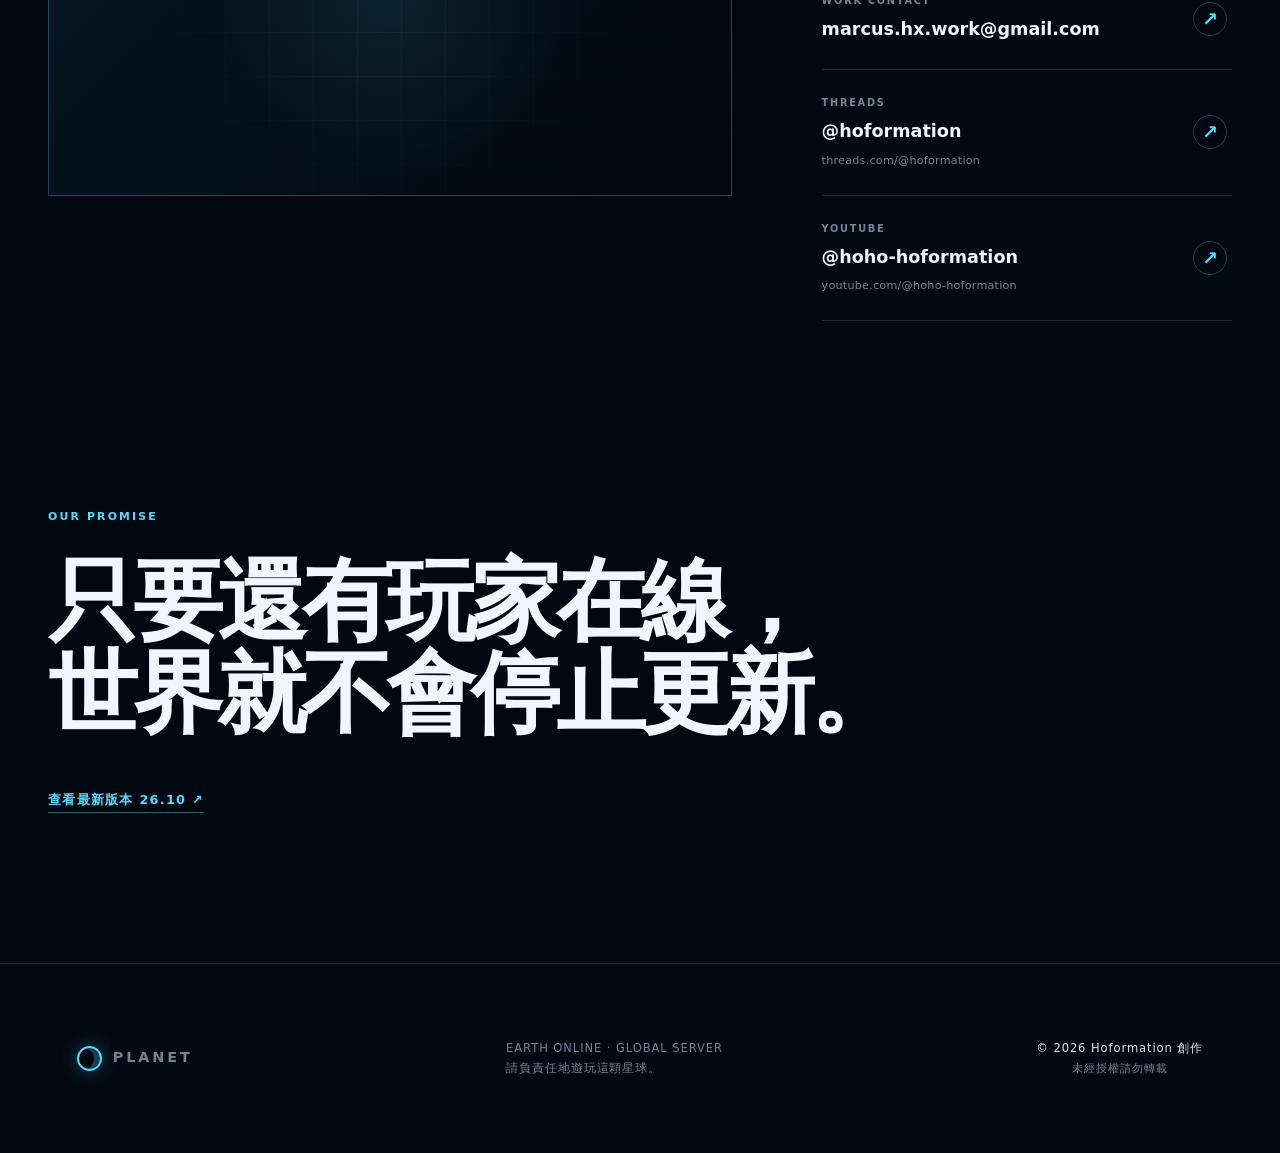
==== commit 698caa3f: "Add files via upload" ====
--- a/about/index.html
+++ b/about/index.html
@@ -13,7 +13,7 @@
 </head>
 <body class="about-page">
   <div class="noise" aria-hidden="true"></div>
-  <header class="portal-header"><a class="portal-brand" href="../"><span class="planet-dot" aria-hidden="true"></span><span>PLANET</span></a><nav aria-label="主要導覽"><a href="../">主頁</a><a href="../versions/26.9/">版本</a><a class="active" href="./">關於我們</a></nav><span class="server-state"><i></i> WORLD ONLINE</span></header>
+  <header class="portal-header"><a class="portal-brand" href="../"><span class="planet-dot" aria-hidden="true"></span><span>PLANET</span></a><nav aria-label="主要導覽"><a href="../">主頁</a><a href="../versions/26.10/">版本</a><a class="active" href="./">關於我們</a></nav><span class="server-state"><i></i> WORLD ONLINE</span></header>
   <main>
     <section class="about-hero">
       <p class="portal-eyebrow enter">ABOUT PLANET · HIGHER-DIMENSIONAL ENTERTAINMENT</p>
@@ -55,7 +55,7 @@
         </div>
       </div>
     </section>
-    <section class="promise"><span>OUR PROMISE</span><h2>只要還有玩家在線，<br>世界就不會停止更新。</h2><a href="../versions/26.9/">查看最新版本 ↗</a></section>
+    <section class="promise"><span>OUR PROMISE</span><h2>只要還有玩家在線，<br>世界就不會停止更新。</h2><a href="../versions/26.10/">查看最新版本 26.10 ↗</a></section>
   </main>
   <footer class="portal-footer"><div class="portal-brand"><span class="planet-dot" aria-hidden="true"></span><span>PLANET</span></div><p>EARTH ONLINE · GLOBAL SERVER<br>請負責任地遊玩這顆星球。</p><p class="portal-credit">© 2026 Hoformation 創作<br><span>未經授權請勿轉載</span></p></footer>
   <script src="../site.js"></script>
